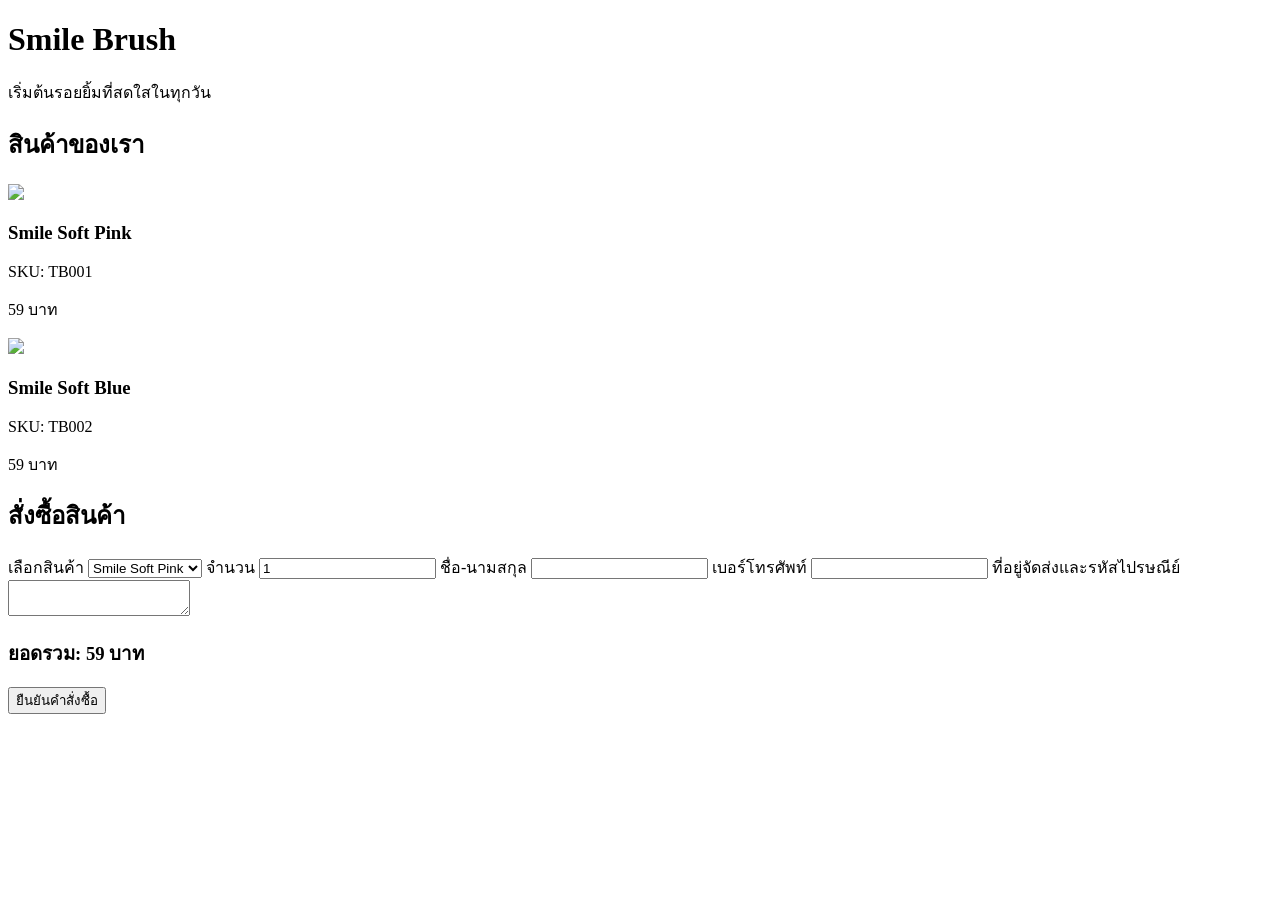
==== index.html @ 34a4d466 "Create index.html" ====
<!DOCTYPE html>
<html lang="th">
<head>
<meta charset="UTF-8">
<meta name="viewport" content="width=device-width, initial-scale=1">
<title>Smile Brush</title>
<link rel="stylesheet" href="style.css">
</head>
<body>

<header>
<h1>Smile Brush</h1>
<p>เริ่มต้นรอยยิ้มที่สดใสในทุกวัน</p>
</header>

<h2>สินค้าของเรา</h2>

<div class="products">
  <div class="product">
    <img src="images/pink.jpg">
    <h3>Smile Soft Pink</h3>
    <p>SKU: TB001</p>
    <p>59 บาท</p>
  </div>

  <div class="product">
    <img src="images/blue.jpg">
    <h3>Smile Soft Blue</h3>
    <p>SKU: TB002</p>
    <p>59 บาท</p>
  </div>
</div>

<form id="orderForm">
<h2>สั่งซื้อสินค้า</h2>

<label>เลือกสินค้า</label>
<select id="sku">
<option value="TB001">Smile Soft Pink</option>
<option value="TB002">Smile Soft Blue</option>
</select>

<label>จำนวน</label>
<input id="quantity" type="number" min="1" value="1" required>

<label>ชื่อ-นามสกุล</label>
<input id="name" required>

<label>เบอร์โทรศัพท์</label>
<input id="phone" type="tel" required>

<label>ที่อยู่จัดส่งและรหัสไปรษณีย์</label>
<textarea id="address" required></textarea>

<h3>ยอดรวม: <span id="total">59</span> บาท</h3>

<button type="submit">ยืนยันคำสั่งซื้อ</button>
<p id="message"></p>
</form>

<script src="script.js"></script>
</body>
</html>
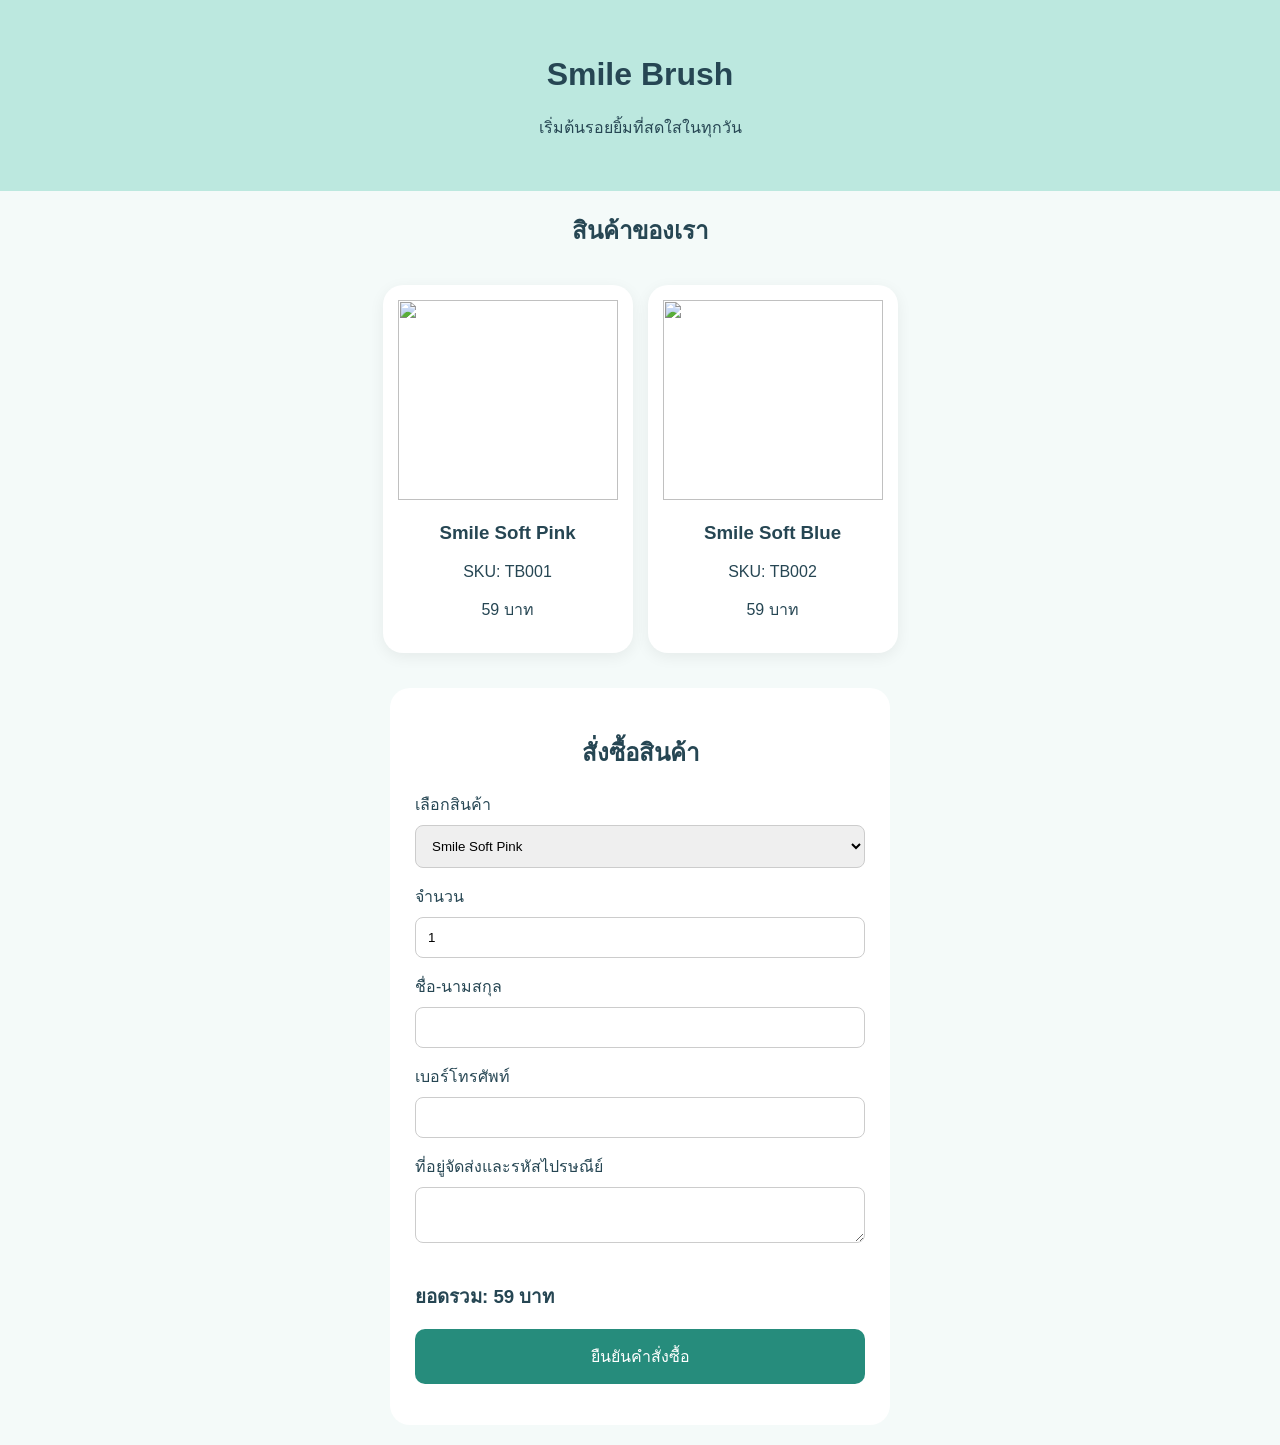
==== commit b7f4f5d5: "Update index.html" ====
--- a/index.html
+++ b/index.html
@@ -18,14 +18,14 @@
 
 <div class="products">
   <div class="product">
-    <img src="images/pink.jpg">
+    <img src="images/pinkbrush.jpeg">
     <h3>Smile Soft Pink</h3>
     <p>SKU: TB001</p>
     <p>59 บาท</p>
   </div>
 
   <div class="product">
-    <img src="images/blue.jpg">
+    <img src="images/bluebrush.jpeg">
     <h3>Smile Soft Blue</h3>
     <p>SKU: TB002</p>
     <p>59 บาท</p>
--- a/style.css
+++ b/style.css
@@ -0,0 +1,62 @@
+* {
+  box-sizing: border-box;
+}
+body {
+  font-family: Arial, sans-serif;
+  background: #f4faf9;
+  margin: 0;
+  color: #264653;
+}
+header {
+  background: #bce8df;
+  text-align: center;
+  padding: 35px;
+}
+h2 {
+  text-align: center;
+}
+.products {
+  display: flex;
+  justify-content: center;
+  gap: 15px;
+  padding: 15px;
+}
+.product {
+  background: white;
+  border-radius: 20px;
+  padding: 15px;
+  width: 45%;
+  max-width: 250px;
+  text-align: center;
+  box-shadow: 0 4px 15px #00000010;
+}
+.product img {
+  width: 100%;
+  height: 200px;
+  object-fit: contain;
+}
+form {
+  background: white;
+  padding: 25px;
+  margin: 20px auto;
+  width: 90%;
+  max-width: 500px;
+  border-radius: 20px;
+}
+input, select, textarea {
+  width: 100%;
+  padding: 12px;
+  margin: 8px 0 16px;
+  border: 1px solid #ccc;
+  border-radius: 8px;
+}
+button {
+  width: 100%;
+  background: #268c7c;
+  color: white;
+  padding: 15px;
+  border: none;
+  border-radius: 10px;
+  font-size: 16px;
+  cursor: pointer;
+}
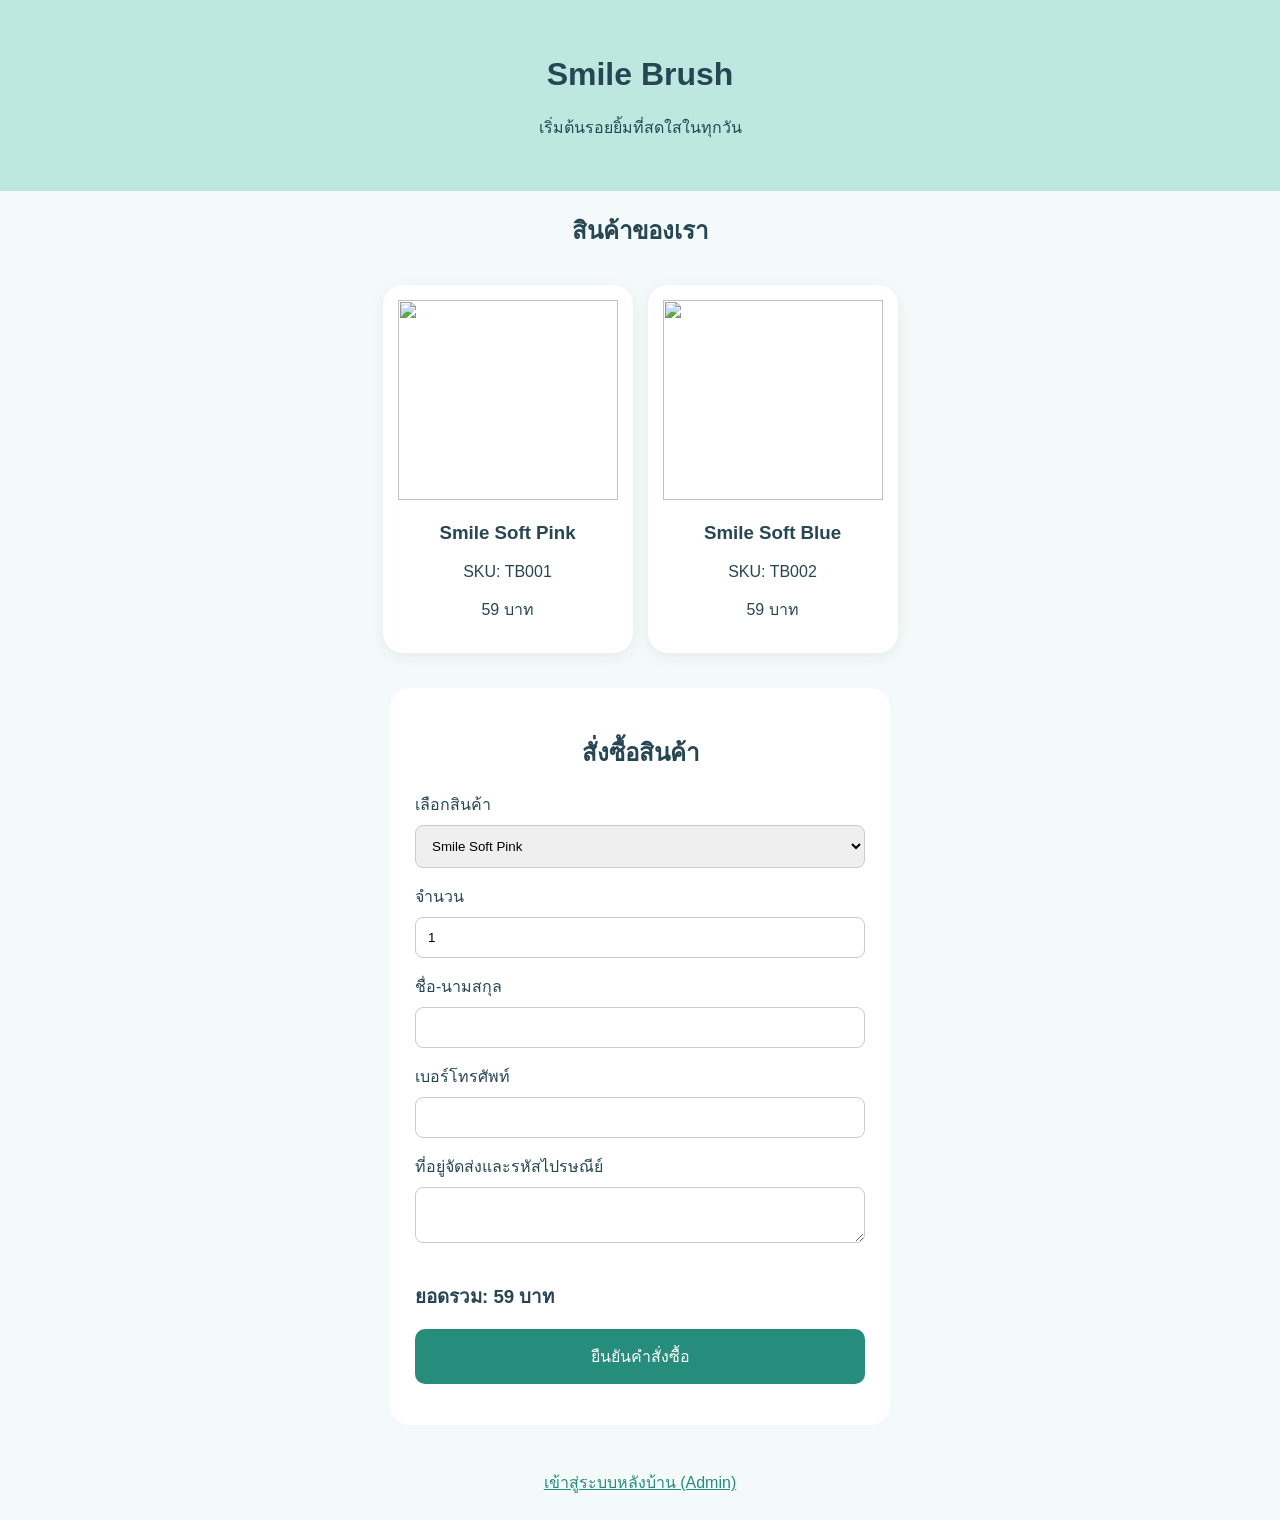
==== commit 97bb2659: "Update index.html" ====
--- a/index.html
+++ b/index.html
@@ -1,4 +1,3 @@
-
 <!DOCTYPE html>
 <html lang="th">
 <head>
@@ -18,14 +17,14 @@
 
 <div class="products">
   <div class="product">
-    <img src="images/pinkbrush.jpeg">
+    <img src="https://raw.githubusercontent.com/arthittaya-coder/Smile-Brush/refs/heads/main/pinkbrush.jpeg">
     <h3>Smile Soft Pink</h3>
     <p>SKU: TB001</p>
     <p>59 บาท</p>
   </div>
 
   <div class="product">
-    <img src="images/bluebrush.jpeg">
+    <img src="https://raw.githubusercontent.com/arthittaya-coder/Smile-Brush/refs/heads/main/blusbrush.jpeg">
     <h3>Smile Soft Blue</h3>
     <p>SKU: TB002</p>
     <p>59 บาท</p>
@@ -60,6 +59,11 @@
 </form>
 
 <script src="script.js"></script>
+<footer style="text-align:center;padding:25px;">
+  <a href="admin.html" style="color:#268c7c;">
+    เข้าสู่ระบบหลังบ้าน (Admin)
+  </a>
+</footer>
 </body>
 </html>
 
